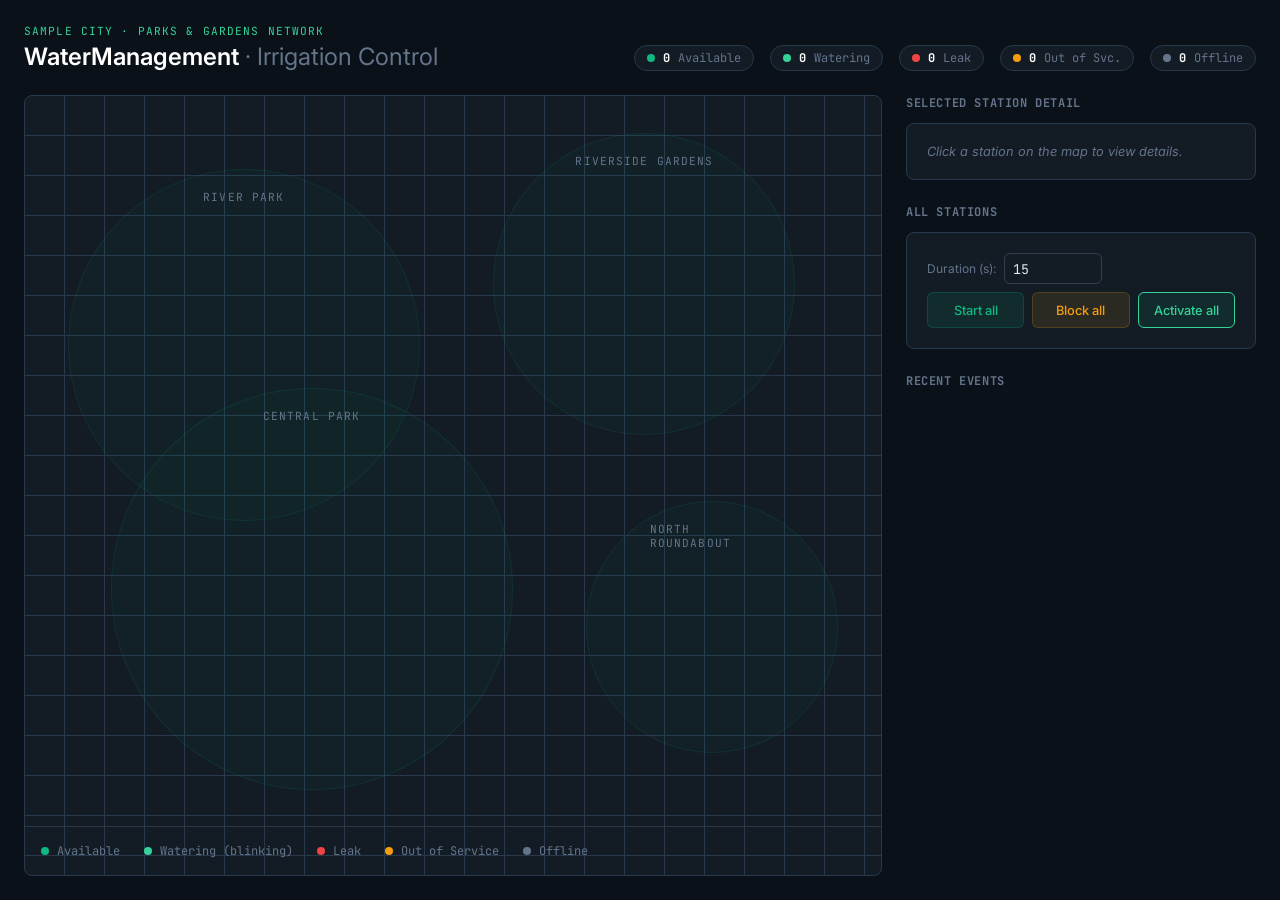
==== CoreSystem/src/main/resources/index.html @ fe8a65d5 "Completar el ciclo de riego y las estrategias de robustez - Ciclo de riego completo: telemetria cada" ====
<!DOCTYPE html>
<html lang="en">
<head>
    <meta charset="UTF-8">
    <meta name="viewport" content="width=device-width, initial-scale=1.0">
    <title>WaterManagement - Irrigation Control</title>
    <link href="https://fonts.googleapis.com/css2?family=Inter:wght@400;500;600;700&family=JetBrains+Mono:wght@400;700&display=swap" rel="stylesheet">
    <style>
        :root {
            --bg-base: #0a1118;
            --bg-panel: #131c25;
            --bg-card: #1c2a38;
            --border-color: #27394b;
            --text-main: #e2e8f0;
            --text-muted: #64748b;
            
            --color-available: #10b981;
            --color-watering: #34d399;
            --color-leak: #ef4444;
            --color-out: #f59e0b;
            --color-offline: #64748b;
        }

        body {
            margin: 0;
            padding: 1.5rem;
            background-color: var(--bg-base);
            color: var(--text-main);
            font-family: 'Inter', sans-serif;
            height: 100vh;
            box-sizing: border-box;
            display: flex;
            flex-direction: column;
            overflow: hidden;
        }

        /* HEADER */
        header {
            display: flex;
            justify-content: space-between;
            align-items: flex-end;
            margin-bottom: 1.5rem;
        }

        .header-left .subtitle {
            color: var(--color-watering);
            font-family: 'JetBrains Mono', monospace;
            font-size: 0.7rem;
            text-transform: uppercase;
            letter-spacing: 0.1em;
            margin-bottom: 0.25rem;
        }

        .header-left h1 {
            margin: 0;
            font-size: 1.5rem;
            font-weight: 600;
            color: white;
        }
        
        .header-left h1 span {
            color: var(--text-muted);
            font-weight: 400;
        }

        .header-right {
            display: flex;
            gap: 1rem;
        }

        .status-pill {
            display: flex;
            align-items: center;
            gap: 0.5rem;
            background: var(--bg-panel);
            border: 1px solid var(--border-color);
            padding: 0.25rem 0.75rem;
            border-radius: 999px;
            font-size: 0.75rem;
            color: var(--text-muted);
            font-family: 'JetBrains Mono', monospace;
        }

        .status-pill .count {
            color: white;
            font-weight: bold;
        }

        .dot {
            width: 8px;
            height: 8px;
            border-radius: 50%;
        }

        /* MAIN LAYOUT */
        main {
            display: grid;
            grid-template-columns: 1fr 350px;
            gap: 1.5rem;
            flex: 1;
            min-height: 0;
        }

        /* MAP AREA */
        .map-container {
            background-color: var(--bg-panel);
            border: 1px solid var(--border-color);
            border-radius: 8px;
            position: relative;
            overflow: hidden;
            background-image: 
                linear-gradient(var(--border-color) 1px, transparent 1px),
                linear-gradient(90deg, var(--border-color) 1px, transparent 1px);
            background-size: 40px 40px;
            background-position: -1px -1px;
            display: flex;
            flex-direction: column;
        }

        .map-area {
            flex: 1;
            position: relative;
        }

        .zone-circle {
            position: absolute;
            background: rgba(16, 185, 129, 0.03);
            border: 1px solid rgba(16, 185, 129, 0.1);
            border-radius: 50%;
        }

        .zone-label {
            position: absolute;
            top: 20px;
            left: 50%;
            transform: translateX(-50%);
            color: var(--text-muted);
            font-family: 'JetBrains Mono', monospace;
            font-size: 0.7rem;
            letter-spacing: 0.1em;
            text-transform: uppercase;
        }

        .station-node {
            position: absolute;
            display: flex;
            align-items: center;
            gap: 0.5rem;
            transform: translate(-50%, -50%);
            cursor: pointer;
            z-index: 10;
        }

        .station-node .dot-container {
            position: relative;
            display: flex;
            justify-content: center;
            align-items: center;
        }

        .station-node .status-text {
            font-family: 'JetBrains Mono', monospace;
            font-size: 0.7rem;
            color: var(--text-muted);
            white-space: nowrap;
        }

        .station-node.selected .status-text {
            color: white;
            font-weight: bold;
        }

        /* Ripple effect for watering */
        .ripple {
            position: absolute;
            border-radius: 50%;
            border: 1px solid var(--color-watering);
            animation: ripple-anim 2s infinite cubic-bezier(0.65, 0, 0.34, 1);
            opacity: 0;
            pointer-events: none;
        }

        .ripple:nth-child(2) { animation-delay: 0.5s; }
        .ripple:nth-child(3) { animation-delay: 1s; }

        @keyframes ripple-anim {
            0% { width: 10px; height: 10px; opacity: 1; }
            100% { width: 40px; height: 40px; opacity: 0; }
        }

        /* Map Legend */
        .map-legend {
            padding: 1rem;
            display: flex;
            gap: 1.5rem;
            border-top: 1px solid var(--border-color);
        }

        .legend-item {
            display: flex;
            align-items: center;
            gap: 0.5rem;
            font-family: 'JetBrains Mono', monospace;
            font-size: 0.75rem;
            color: var(--text-muted);
        }

        /* SIDEBAR */
        .sidebar {
            display: flex;
            flex-direction: column;
            gap: 1.5rem;
            overflow-y: auto;
        }

        .section-title {
            font-family: 'JetBrains Mono', monospace;
            font-size: 0.75rem;
            color: var(--text-muted);
            letter-spacing: 0.05em;
            margin: 0 0 0.75rem 0;
        }

        /* Details Card */
        .details-card {
            background-color: var(--bg-panel);
            border: 1px solid var(--border-color);
            border-radius: 8px;
            padding: 1.25rem;
        }

        .details-header {
            display: flex;
            justify-content: space-between;
            align-items: flex-start;
            margin-bottom: 1.5rem;
        }

        .details-id {
            font-family: 'JetBrains Mono', monospace;
            font-size: 0.75rem;
            color: var(--text-muted);
            margin-bottom: 0.25rem;
        }

        .details-name {
            font-size: 1.25rem;
            font-weight: 600;
            margin: 0;
            color: white;
        }

        .status-badge {
            padding: 0.25rem 0.75rem;
            border-radius: 999px;
            font-size: 0.75rem;
            font-family: 'JetBrains Mono', monospace;
            border: 1px solid transparent;
        }

        .metrics-grid {
            display: grid;
            grid-template-columns: 1fr 1fr;
            gap: 0.5rem;
            margin-bottom: 1.5rem;
        }

        .metric-box {
            background-color: var(--bg-card);
            border-radius: 6px;
            padding: 0.75rem;
        }

        .metric-label {
            font-family: 'JetBrains Mono', monospace;
            font-size: 0.65rem;
            color: var(--text-muted);
            text-transform: uppercase;
            margin-bottom: 0.25rem;
        }

        .metric-value {
            font-size: 1.1rem;
            color: white;
            font-family: 'JetBrains Mono', monospace;
        }

        .sensor-list {
            list-style: none;
            padding: 0;
            margin: 0 0 1.5rem 0;
            font-family: 'JetBrains Mono', monospace;
            font-size: 0.75rem;
            color: var(--text-muted);
        }

        .sensor-list li {
            display: flex;
            align-items: center;
            gap: 0.5rem;
            margin-bottom: 0.5rem;
        }

        .action-buttons {
            display: grid;
            grid-template-columns: 1fr 1fr;
            gap: 0.5rem;
        }

        button {
            padding: 0.6rem;
            border-radius: 6px;
            font-family: 'Inter', sans-serif;
            font-size: 0.8rem;
            font-weight: 500;
            cursor: pointer;
            border: 1px solid transparent;
            display: flex;
            align-items: center;
            justify-content: center;
            gap: 0.5rem;
            transition: all 0.2s;
        }

        .btn-start {
            background: rgba(16, 185, 129, 0.1);
            color: var(--color-available);
            border-color: rgba(16, 185, 129, 0.2);
        }
        
        .btn-start:hover { background: rgba(16, 185, 129, 0.2); }

        .btn-block {
            background: rgba(245, 158, 11, 0.1);
            color: var(--color-out);
            border-color: rgba(245, 158, 11, 0.2);
        }

        .btn-block:hover { background: rgba(245, 158, 11, 0.2); }

        .action-buttons.three { grid-template-columns: 1fr 1fr 1fr; }

        .duration-row {
            display: flex;
            align-items: center;
            gap: 0.5rem;
            margin-bottom: 0.5rem;
            font-size: 0.75rem;
            color: var(--text-muted);
        }

        .duration-row input {
            width: 5rem;
            padding: 0.35rem 0.5rem;
            border-radius: 6px;
            border: 1px solid rgba(100, 116, 139, 0.4);
            background: transparent;
            color: var(--text-main);
            font-family: 'JetBrains Mono', monospace;
        }

        .operator-line {
            font-size: 0.8rem;
            margin-bottom: 0.75rem;
            color: var(--text-muted);
        }

        .operator-line strong { color: var(--color-watering); }

        /* Watering stations blink (green) */
        @keyframes blink-anim {
            0%, 100% { opacity: 1; }
            50% { opacity: 0.25; }
        }
        .station-node .color-REGANDO,
        .status-badge.border-REGANDO { animation: blink-anim 1s infinite; }

        /* Logs List */
        .logs-list {
            display: flex;
            flex-direction: column;
            gap: 1rem;
        }

        .log-item {
            display: flex;
            gap: 0.75rem;
        }

        .log-content {
            font-family: 'JetBrains Mono', monospace;
            font-size: 0.75rem;
        }

        .log-message {
            color: var(--text-main);
            margin-bottom: 0.25rem;
        }

        .log-message span {
            color: var(--text-muted);
        }

        .log-time {
            color: var(--text-muted);
            font-size: 0.65rem;
        }

        /* Color Classes */
        .color-DISPONIBLE { background-color: var(--color-available); }
        .color-REGANDO { background-color: var(--color-watering); }
        .color-FUGA { background-color: var(--color-leak); }
        .color-FUERA_SERVICIO { background-color: var(--color-out); }
        .color-DESCONECTADA { background-color: var(--color-offline); }

        .border-DISPONIBLE { border-color: rgba(16, 185, 129, 0.5); color: var(--color-available); }
        .border-REGANDO { border-color: rgba(52, 211, 153, 0.5); color: var(--color-watering); }
        .border-FUGA { border-color: rgba(239, 68, 68, 0.5); color: var(--color-leak); }
        .border-FUERA_SERVICIO { border-color: rgba(245, 158, 11, 0.5); color: var(--color-out); }
        .border-DESCONECTADA { border-color: rgba(100, 116, 139, 0.5); color: var(--color-offline); }

    </style>
</head>
<body>

    <header>
        <div class="header-left">
            <div class="subtitle">Sample City &middot; Parks & Gardens Network</div>
            <h1>WaterManagement <span>&middot; Irrigation Control</span></h1>
        </div>
        <div class="header-right">
            <div class="status-pill"><div class="dot color-DISPONIBLE"></div><span class="count" id="count-disp">0</span> Available</div>
            <div class="status-pill"><div class="dot color-REGANDO"></div><span class="count" id="count-reg">0</span> Watering</div>
            <div class="status-pill"><div class="dot color-FUGA"></div><span class="count" id="count-fuga">0</span> Leak</div>
            <div class="status-pill"><div class="dot color-FUERA_SERVICIO"></div><span class="count" id="count-out">0</span> Out of Svc.</div>
            <div class="status-pill"><div class="dot color-DESCONECTADA"></div><span class="count" id="count-desc">0</span> Offline</div>
        </div>
    </header>

    <main>
        <!-- Map Area -->
        <div class="map-container">
            <div class="map-area" id="map-area">
                <!-- Static Background Zones -->
                <div class="zone-circle" style="width: 350px; height: 350px; top: 10%; left: 5%;">
                    <div class="zone-label">River Park</div>
                </div>
                <div class="zone-circle" style="width: 300px; height: 300px; top: 5%; right: 10%;">
                    <div class="zone-label">Riverside Gardens</div>
                </div>
                <div class="zone-circle" style="width: 400px; height: 400px; bottom: 5%; left: 10%;">
                    <div class="zone-label">Central Park</div>
                </div>
                <div class="zone-circle" style="width: 250px; height: 250px; bottom: 10%; right: 5%;">
                    <div class="zone-label">North Roundabout</div>
                </div>
            </div>
            
            <div class="map-legend">
                <div class="legend-item"><div class="dot color-DISPONIBLE"></div> Available</div>
                <div class="legend-item"><div class="dot color-REGANDO"></div> Watering (blinking)</div>
                <div class="legend-item"><div class="dot color-FUGA"></div> Leak</div>
                <div class="legend-item"><div class="dot color-FUERA_SERVICIO"></div> Out of Service</div>
                <div class="legend-item"><div class="dot color-DESCONECTADA"></div> Offline</div>
            </div>
        </div>

        <!-- Sidebar -->
        <div class="sidebar">
            <div>
                <h3 class="section-title">SELECTED STATION DETAIL</h3>
                <div class="details-card" id="details-panel">
                    <div style="color: var(--text-muted); font-style: italic; font-size: 0.8rem;">Click a station on the map to view details.</div>
                </div>
            </div>

            <div>
                <h3 class="section-title">ALL STATIONS</h3>
                <div class="details-card">
                    <div class="duration-row">
                        Duration (s): <input type="number" id="dur-all" min="1" max="3600" value="15">
                    </div>
                    <div class="action-buttons three">
                        <button class="btn-start" onclick="sendAction('ALL', 'START', 'dur-all')">Start all</button>
                        <button class="btn-block" onclick="sendAction('ALL', 'BLOCK')">Block all</button>
                        <button class="btn-start" style="border-color: #34d399; color: #34d399;" onclick="sendAction('ALL', 'ACTIVATE')">Activate all</button>
                    </div>
                </div>
            </div>

            <div>
                <h3 class="section-title">RECENT EVENTS</h3>
                <div class="logs-list" id="logs-container">
                    <!-- Logs go here -->
                </div>
            </div>
        </div>
    </main>

    <script>
        const mapArea = document.getElementById('map-area');
        const logsContainer = document.getElementById('logs-container');
        const detailsPanel = document.getElementById('details-panel');
        
        let stationsData = {};
        let selectedStation = null;

        // Pseudo-random fixed positions for nodes based on ID so they don't jump around
        function getPositionForId(id) {
            let hash = 0;
            for (let i = 0; i < id.length; i++) hash = id.charCodeAt(i) + ((hash << 5) - hash);
            // Zones: 0: TopLeft, 1: TopRight, 2: BottomLeft, 3: BottomRight
            const zone = Math.abs(hash) % 4;
            
            let top, left;
            const r1 = (Math.abs(hash * 31) % 40) + 20; // 20-60%
            const r2 = (Math.abs(hash * 17) % 40) + 20;
            
            if (zone === 0) { top = r1; left = r2; }
            else if (zone === 1) { top = r1; left = 50 + r2; }
            else if (zone === 2) { top = 50 + r1; left = r2; }
            else { top = 50 + r1; left = 50 + r2; }
            
            return { top: top + '%', left: left + '%' };
        }

        // SSE Connection
        const eventSource = new EventSource('/events');

        eventSource.addEventListener('ESTADO_INICIAL', e => updateMap(JSON.parse(e.data)));
        eventSource.addEventListener('ESTADO_ACTUALIZADO', e => updateMap(JSON.parse(e.data)));
        eventSource.addEventListener('TELEMETRIA', e => {
            const t = JSON.parse(e.data);
            if (stationsData[t.id]) {
                stationsData[t.id].caudal = t.caudal;
                stationsData[t.id].volumen = t.volumen;
                if (selectedStation === t.id) updateDetailsPanel(stationsData[t.id]);
            }
        });
        eventSource.addEventListener('NUEVO_LOG', e => {
            const data = JSON.parse(e.data);
            addLog(data.mensaje);
        });

        function updateMap(data) {
            const counts = { DISPONIBLE:0, REGANDO:0, FUGA:0, FUERA_SERVICIO:0, DESCONECTADA:0 };
            
            data.forEach(ws => {
                stationsData[ws.id] = ws;
                if(counts[ws.estado] !== undefined) counts[ws.estado]++;
                
                let node = document.getElementById(`node-${ws.id}`);
                if (!node) {
                    node = document.createElement('div');
                    node.id = `node-${ws.id}`;
                    node.className = 'station-node';
                    const pos = getPositionForId(ws.id);
                    node.style.top = pos.top;
                    node.style.left = pos.left;
                    node.onclick = () => selectStation(ws.id);
                    mapArea.appendChild(node);
                }

                // Render Node content
                let statusSuffix = "";
                let ripples = "";
                if (ws.estado === "REGANDO") {
                    statusSuffix = " • watering";
                    ripples = `<div class="ripple"></div><div class="ripple"></div><div class="ripple"></div>`;
                } else if (ws.estado === "FUGA") {
                    statusSuffix = " • leak!";
                } else if (ws.estado === "FUERA_SERVICIO") {
                    statusSuffix = " • Fuera de Servicio";
                }

                node.innerHTML = `
                    <div class="dot-container">
                        ${ripples}
                        <div class="dot color-${ws.estado}"></div>
                    </div>
                    <div class="status-text">${ws.id}${statusSuffix}</div>
                `;
            });

            // Update Header Counts
            document.getElementById('count-disp').innerText = counts.DISPONIBLE;
            document.getElementById('count-reg').innerText = counts.REGANDO;
            document.getElementById('count-fuga').innerText = counts.FUGA;
            document.getElementById('count-out').innerText = counts.FUERA_SERVICIO;
            document.getElementById('count-desc').innerText = counts.DESCONECTADA;

            if (selectedStation && stationsData[selectedStation]) {
                updateDetailsPanel(stationsData[selectedStation]);
            }
        }

        function selectStation(id) {
            // Remove previous selection highlight
            if (selectedStation) {
                const prev = document.getElementById(`node-${selectedStation}`);
                if(prev) prev.classList.remove('selected');
            }
            
            selectedStation = id;
            const current = document.getElementById(`node-${id}`);
            if(current) current.classList.add('selected');

            updateDetailsPanel(stationsData[id]);
        }

        function updateDetailsPanel(ws) {
            // Keep the duration typed by the user when the panel re-renders
            const durInput = document.getElementById('dur-one');
            const prevDur = (durInput && durInput.value) ? durInput.value : 15;

            const statusNames = {
                'DISPONIBLE': 'Available',
                'REGANDO': 'Watering',
                'FUGA': 'Leak',
                'FUERA_SERVICIO': 'Out of Svc.',
                'DESCONECTADA': 'Offline'
            };

            detailsPanel.innerHTML = `
                <div class="details-header">
                    <div>
                        <div class="details-id">${ws.id}</div>
                        <h2 class="details-name">${ws.location === 'Desconocida' ? 'Unmapped Zone' : ws.location}</h2>
                    </div>
                    <div class="status-badge border-${ws.estado}">${statusNames[ws.estado]}</div>
                </div>

                ${ws.estado === 'REGANDO'
                    ? `<div class="operator-line">Activated by operator: <strong>${ws.operario}</strong></div>`
                    : ''}

                <div class="metrics-grid">
                    <div class="metric-box">
                        <div class="metric-label">CURRENT FLOW</div>
                        <div class="metric-value">${ws.caudal} L/min</div>
                    </div>
                    <div class="metric-box">
                        <div class="metric-label">TOTAL VOLUME</div>
                        <div class="metric-value">${ws.volumen} L</div>
                    </div>
                </div>

                <ul class="sensor-list">
                    <li><div class="dot color-${ws.estado === 'FUGA' ? 'FUGA' : 'DISPONIBLE'}"></div> Flow meter: ${ws.estado === 'FUGA' ? 'anomaly' : 'operational'}</li>
                    <li><div class="dot color-${ws.estado === 'FUGA' ? 'FUGA' : 'DISPONIBLE'}"></div> Leak detector: ${ws.estado === 'FUGA' ? 'alert triggered' : 'no issues'}</li>
                    <li><div class="dot color-${ws.estado === 'DESCONECTADA' ? 'DESCONECTADA' : 'DISPONIBLE'}"></div> Connection: ${ws.estado === 'DESCONECTADA' ? 'lost' : 'active'}</li>
                </ul>

                ${ws.estado === 'DISPONIBLE'
                    ? `<div class="duration-row">Duration (s): <input type="number" id="dur-one" min="1" max="3600" value="${prevDur}"></div>`
                    : ''}

                <div class="action-buttons">
                    ${ws.estado === 'DISPONIBLE'
                        ? `<button class="btn-start" onclick="sendAction('${ws.id}', 'START', 'dur-one')"><div class="dot color-DISPONIBLE"></div> Start watering</button>`
                        : ''}
                    
                    ${ws.estado === 'FUERA_SERVICIO'
                        ? `<button class="btn-start" style="border-color: #34d399; color: #34d399;" onclick="sendAction('${ws.id}', 'ACTIVATE')"><div class="dot color-DISPONIBLE"></div> Reactivate WS</button>`
                        : `<button class="btn-block" onclick="sendAction('${ws.id}', 'BLOCK')"><div class="dot color-FUERA_SERVICIO"></div> Block WS</button>`}
                </div>
            `;
        }

        function sendAction(id, action, durInputId) {
            let url = '/api/action?ws=' + encodeURIComponent(id) + '&action=' + action;
            if (durInputId) {
                const input = document.getElementById(durInputId);
                if (input && input.value) url += '&dur=' + encodeURIComponent(input.value);
            }
            fetch(url)
                .then(r => r.text())
                .then(res => {
                    if (res !== 'OK') console.error('Action failed:', res);
                });
        }

        function addLog(msg) {
            const el = document.createElement('div');
            el.className = 'log-item';
            
            let colorClass = 'color-DISPONIBLE';
            if (msg.includes("FUGA") || msg.includes("ALERTA") || msg.includes("DENEGADA")) colorClass = 'color-FUGA';
            else if (msg.includes("REGANDO") || msg.includes("Autorizado")) colorClass = 'color-REGANDO';
            
            // Clean timestamp from java backend log: [17:23:45] Message...
            let time = "Just now";
            let cleanMsg = msg;
            const match = msg.match(/^\[(.*?)\] (.*)/);
            if (match) {
                time = match[1];
                cleanMsg = match[2];
            }

            el.innerHTML = `
                <div style="margin-top: 4px;"><div class="dot ${colorClass}"></div></div>
                <div class="log-content">
                    <div class="log-message">${cleanMsg}</div>
                    <div class="log-time">${time}</div>
                </div>
            `;
            
            logsContainer.prepend(el);
            if (logsContainer.children.length > 20) {
                logsContainer.removeChild(logsContainer.lastChild);
            }
        }
    </script>
</body>
</html>
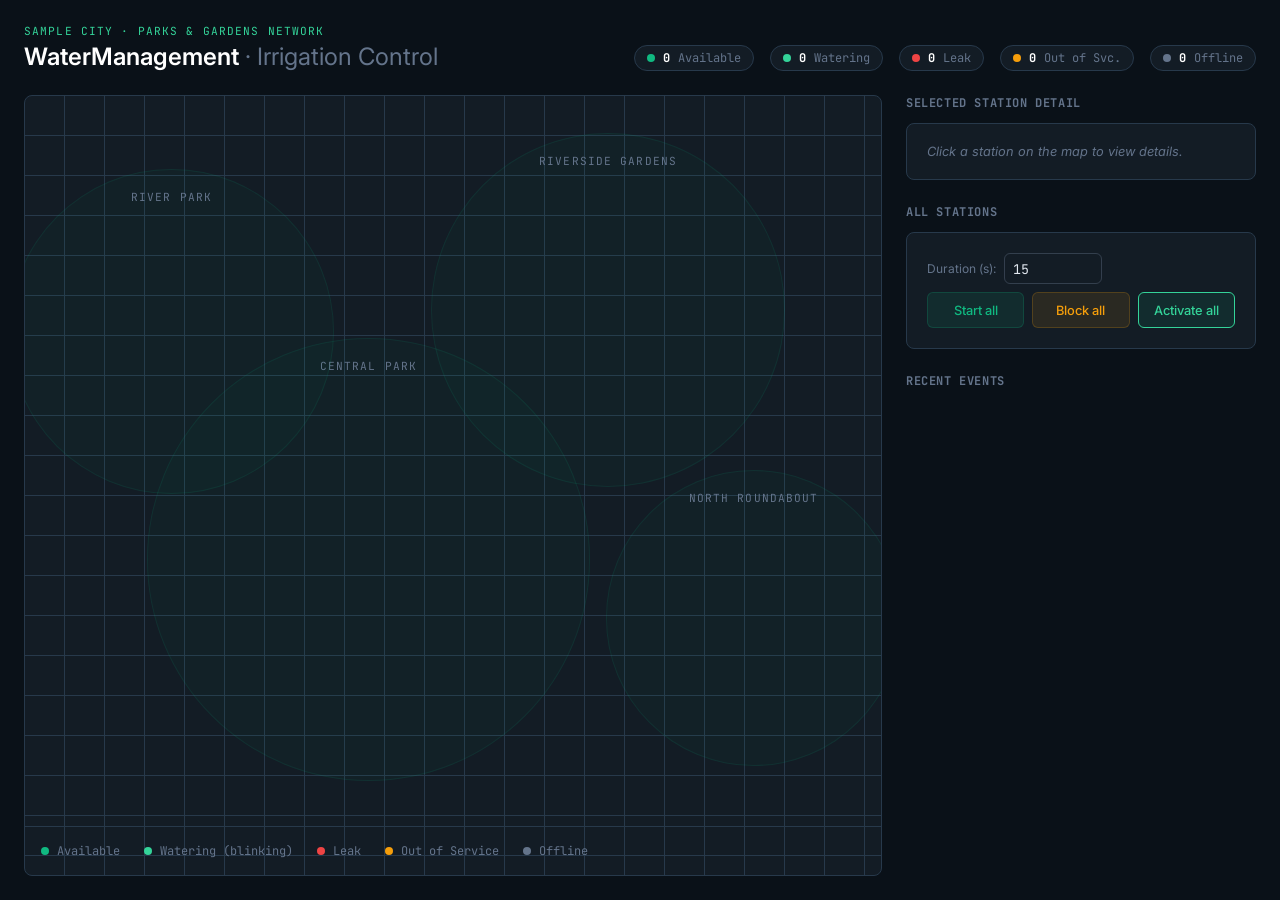
==== commit 83f456ce: "mejora de la web de la central" ====
--- a/CoreSystem/src/main/resources/index.html
+++ b/CoreSystem/src/main/resources/index.html
@@ -129,6 +129,11 @@
             border-radius: 50%;
         }
 
+        .zone-circle.has-stations {
+            background: rgba(16, 185, 129, 0.06);
+            border-color: rgba(16, 185, 129, 0.25);
+        }
+
         .zone-label {
             position: absolute;
             top: 20px;
@@ -441,19 +446,7 @@
         <!-- Map Area -->
         <div class="map-container">
             <div class="map-area" id="map-area">
-                <!-- Static Background Zones -->
-                <div class="zone-circle" style="width: 350px; height: 350px; top: 10%; left: 5%;">
-                    <div class="zone-label">River Park</div>
-                </div>
-                <div class="zone-circle" style="width: 300px; height: 300px; top: 5%; right: 10%;">
-                    <div class="zone-label">Riverside Gardens</div>
-                </div>
-                <div class="zone-circle" style="width: 400px; height: 400px; bottom: 5%; left: 10%;">
-                    <div class="zone-label">Central Park</div>
-                </div>
-                <div class="zone-circle" style="width: 250px; height: 250px; bottom: 10%; right: 5%;">
-                    <div class="zone-label">North Roundabout</div>
-                </div>
+                <!-- Zones and stations are drawn by layoutMap() -->
             </div>
             
             <div class="map-legend">
@@ -505,24 +498,103 @@
         let stationsData = {};
         let selectedStation = null;
 
-        // Pseudo-random fixed positions for nodes based on ID so they don't jump around
-        function getPositionForId(id) {
-            let hash = 0;
-            for (let i = 0; i < id.length; i++) hash = id.charCodeAt(i) + ((hash << 5) - hash);
-            // Zones: 0: TopLeft, 1: TopRight, 2: BottomLeft, 3: BottomRight
-            const zone = Math.abs(hash) % 4;
-            
-            let top, left;
-            const r1 = (Math.abs(hash * 31) % 40) + 20; // 20-60%
-            const r2 = (Math.abs(hash * 17) % 40) + 20;
-            
-            if (zone === 0) { top = r1; left = r2; }
-            else if (zone === 1) { top = r1; left = 50 + r2; }
-            else if (zone === 2) { top = 50 + r1; left = r2; }
-            else { top = 50 + r1; left = 50 + r2; }
-            
-            return { top: top + '%', left: left + '%' };
-        }
+        // ---------------------------------------------------------------- CITY MAP
+        // Known zones of the city. cx/cy: centre as a fraction of the map width/height.
+        // r: radius as a fraction of the smaller map side. aliases: accepted location names
+        // (compared without accents, case or spaces), in English and Spanish.
+        const ZONES = [
+            { key: 'river-park',        name: 'River Park',        cx: 0.17, cy: 0.32, r: 0.22,
+              aliases: ['river park', 'parque del rio', 'parque rio'] },
+            { key: 'central-park',      name: 'Central Park',      cx: 0.40, cy: 0.63, r: 0.30,
+              aliases: ['central park', 'parque central'] },
+            { key: 'riverside-gardens', name: 'Riverside Gardens', cx: 0.68, cy: 0.29, r: 0.24,
+              aliases: ['riverside gardens', 'jardines del rio', 'jardines rio', 'jardines de la ribera'] },
+            { key: 'north-roundabout',  name: 'North Roundabout',  cx: 0.85, cy: 0.71, r: 0.20,
+              aliases: ['north roundabout', 'rotonda norte'] }
+        ];
+
+        // Free spots for locations that are not one of the known zones
+        const EXTRA_SLOTS = [
+            { cx: 0.12, cy: 0.82 }, { cx: 0.60, cy: 0.88 }, { cx: 0.40, cy: 0.15 }, { cx: 0.92, cy: 0.20 }
+        ];
+        const EXTRA_RADIUS = 0.13;
+        const extraZones = {};   // normalized location -> zone
+
+        function normalize(text) {
+            return (text || '').normalize('NFD').replace(/[̀-ͯ]/g, '')
+                .toLowerCase().replace(/[^a-z0-9]/g, '');
+        }
+
+        // Normalized alias -> zone
+        const ZONE_BY_ALIAS = {};
+        ZONES.forEach(z => z.aliases.forEach(a => ZONE_BY_ALIAS[normalize(a)] = z));
+
+        function zoneForLocation(location) {
+            const loc = normalize(location);
+            if (ZONE_BY_ALIAS[loc]) return ZONE_BY_ALIAS[loc];
+            // "Central Park - Sector B" also matches Central Park
+            for (const alias in ZONE_BY_ALIAS) {
+                if (alias && loc.includes(alias)) return ZONE_BY_ALIAS[alias];
+            }
+            // Unknown location: it gets its own zone in the next free spot
+            const key = loc || 'unassigned';
+            if (!extraZones[key]) {
+                const i = Object.keys(extraZones).length;
+                const slot = EXTRA_SLOTS[i % EXTRA_SLOTS.length];
+                const label = (!loc || ['sinubicacion', 'desconocida'].includes(loc)) ? 'Unassigned' : location;
+                extraZones[key] = { key: 'extra-' + i, name: label, cx: slot.cx, cy: slot.cy, r: EXTRA_RADIUS };
+            }
+            return extraZones[key];
+        }
+
+        // Draws the zones and places every station inside the zone of its location
+        function layoutMap() {
+            const W = mapArea.clientWidth, H = mapArea.clientHeight;
+            if (!W || !H) return;
+            const side = Math.min(W, H);
+
+            // Group stations by zone (sorted by id so positions are stable)
+            const groups = {};
+            Object.values(stationsData).sort((a, b) => a.id.localeCompare(b.id)).forEach(ws => {
+                const z = zoneForLocation(ws.location);
+                (groups[z.key] = groups[z.key] || { zone: z, stations: [] }).stations.push(ws);
+            });
+
+            // Zone circles: the known ones always, extra ones only when they have stations
+            const zonesToDraw = ZONES.concat(Object.values(extraZones).filter(z => groups[z.key]));
+            zonesToDraw.forEach(z => {
+                let circle = document.getElementById('zone-' + z.key);
+                if (!circle) {
+                    circle = document.createElement('div');
+                    circle.id = 'zone-' + z.key;
+                    circle.className = 'zone-circle';
+                    circle.innerHTML = '<div class="zone-label"></div>';
+                    mapArea.prepend(circle);
+                }
+                circle.querySelector('.zone-label').textContent = z.name;
+                const R = z.r * side;
+                circle.style.width = circle.style.height = (2 * R) + 'px';
+                circle.style.left = (z.cx * W - R) + 'px';
+                circle.style.top = (z.cy * H - R) + 'px';
+                circle.classList.toggle('has-stations', !!groups[z.key]);
+            });
+
+            // Stations: one in the centre, several spread on a ring inside the zone
+            Object.values(groups).forEach(({ zone, stations }) => {
+                const R = zone.r * side;
+                const ring = stations.length === 1 ? 0 : R * 0.5;
+                stations.forEach((ws, i) => {
+                    const node = document.getElementById(`node-${ws.id}`);
+                    if (!node) return;
+                    const angle = -Math.PI / 2 + (2 * Math.PI * i) / stations.length;
+                    node.style.left = (zone.cx * W + ring * Math.cos(angle)) + 'px';
+                    node.style.top = (zone.cy * H + R * 0.1 + ring * Math.sin(angle)) + 'px';
+                });
+            });
+        }
+
+        window.addEventListener('resize', layoutMap);
+        layoutMap();
 
         // SSE Connection
         const eventSource = new EventSource('/events');
@@ -554,9 +626,6 @@
                     node = document.createElement('div');
                     node.id = `node-${ws.id}`;
                     node.className = 'station-node';
-                    const pos = getPositionForId(ws.id);
-                    node.style.top = pos.top;
-                    node.style.left = pos.left;
                     node.onclick = () => selectStation(ws.id);
                     mapArea.appendChild(node);
                 }
@@ -581,6 +650,8 @@
                     <div class="status-text">${ws.id}${statusSuffix}</div>
                 `;
             });
+
+            layoutMap();
 
             // Update Header Counts
             document.getElementById('count-disp').innerText = counts.DISPONIBLE;
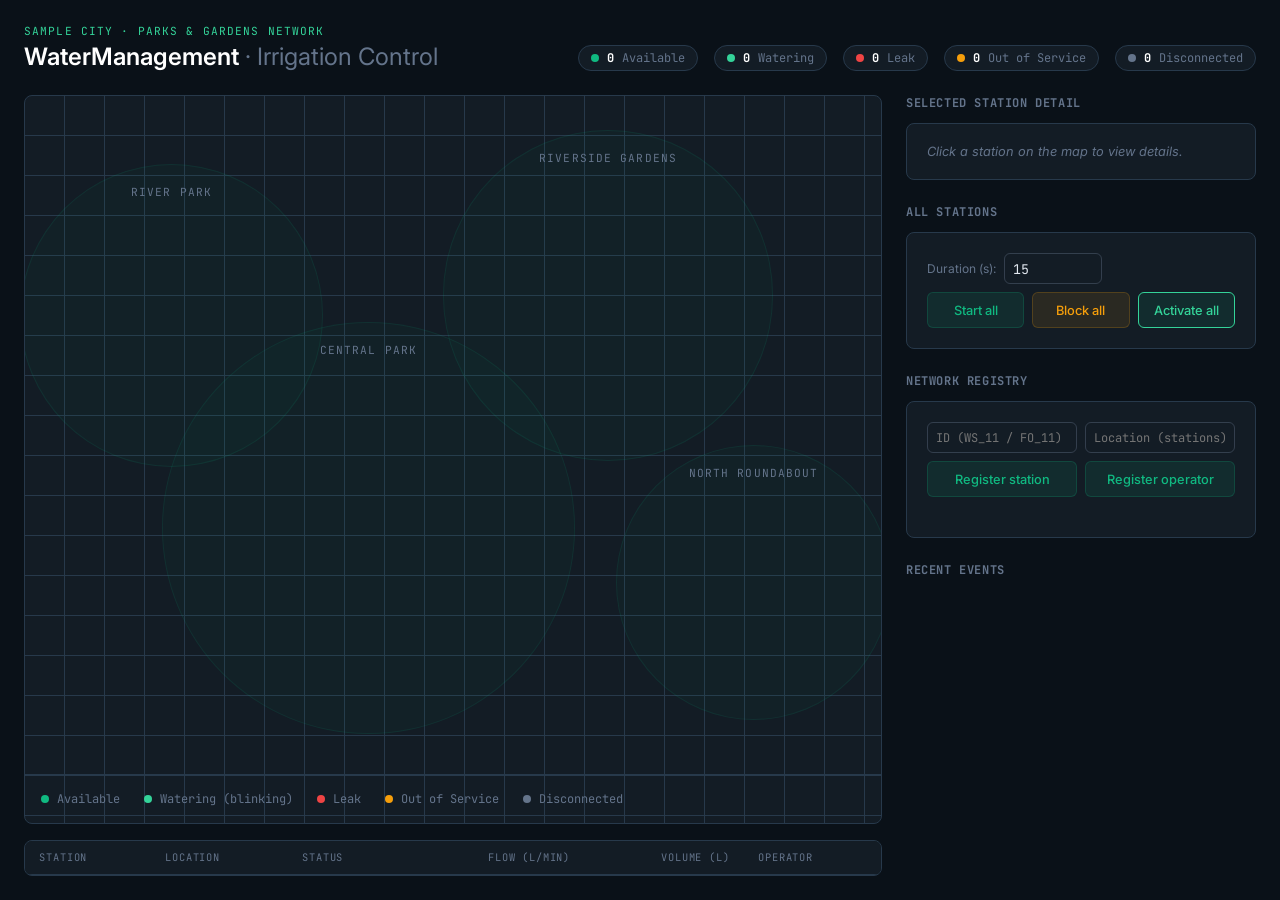
==== commit 66834787: "arreglar los puntos necesarios para cumplir los requisitos de la guia de correccion" ====
--- a/CoreSystem/src/main/resources/index.html
+++ b/CoreSystem/src/main/resources/index.html
@@ -101,6 +101,91 @@
             min-height: 0;
         }
 
+        /* LEFT COLUMN: map + stations table */
+        .left-col {
+            display: flex;
+            flex-direction: column;
+            gap: 1rem;
+            min-height: 0;
+        }
+
+        .left-col .map-container { flex: 1; min-height: 0; }
+
+        .table-card {
+            background-color: var(--bg-panel);
+            border: 1px solid var(--border-color);
+            border-radius: 8px;
+            max-height: 32vh;
+            overflow: auto;
+        }
+
+        .stations-table {
+            width: 100%;
+            border-collapse: collapse;
+            font-family: 'JetBrains Mono', monospace;
+            font-size: 0.75rem;
+        }
+
+        .stations-table th {
+            position: sticky;
+            top: 0;
+            background: var(--bg-panel);
+            color: var(--text-muted);
+            text-align: left;
+            font-weight: 400;
+            letter-spacing: 0.08em;
+            text-transform: uppercase;
+            font-size: 0.65rem;
+            padding: 0.6rem 0.9rem;
+            border-bottom: 1px solid var(--border-color);
+        }
+
+        .stations-table td {
+            padding: 0.45rem 0.9rem;
+            border-bottom: 1px solid rgba(39, 57, 75, 0.5);
+            white-space: nowrap;
+        }
+
+        .stations-table tr { cursor: pointer; }
+        .stations-table tbody tr:hover { background: rgba(255, 255, 255, 0.03); }
+        .stations-table tr.selected { background: rgba(16, 185, 129, 0.08); }
+        .stations-table td.num { text-align: right; }
+        .stations-table th.num { text-align: right; }
+
+        .state-pill {
+            display: inline-flex;
+            align-items: center;
+            gap: 0.4rem;
+            padding: 0.15rem 0.55rem;
+            border-radius: 999px;
+            border: 1px solid;
+            font-size: 0.7rem;
+        }
+
+        .admin-row {
+            display: grid;
+            grid-template-columns: 1fr 1fr;
+            gap: 0.5rem;
+            margin-bottom: 0.5rem;
+        }
+
+        .admin-row input {
+            min-width: 0;
+            padding: 0.4rem 0.5rem;
+            border-radius: 6px;
+            border: 1px solid rgba(100, 116, 139, 0.4);
+            background: transparent;
+            color: var(--text-main);
+            font-family: 'JetBrains Mono', monospace;
+            font-size: 0.75rem;
+        }
+
+        .admin-result {
+            margin-top: 0.5rem;
+            font-size: 0.75rem;
+            min-height: 1em;
+        }
+
         /* MAP AREA */
         .map-container {
             background-color: var(--bg-panel);
@@ -437,25 +522,44 @@
             <div class="status-pill"><div class="dot color-DISPONIBLE"></div><span class="count" id="count-disp">0</span> Available</div>
             <div class="status-pill"><div class="dot color-REGANDO"></div><span class="count" id="count-reg">0</span> Watering</div>
             <div class="status-pill"><div class="dot color-FUGA"></div><span class="count" id="count-fuga">0</span> Leak</div>
-            <div class="status-pill"><div class="dot color-FUERA_SERVICIO"></div><span class="count" id="count-out">0</span> Out of Svc.</div>
-            <div class="status-pill"><div class="dot color-DESCONECTADA"></div><span class="count" id="count-desc">0</span> Offline</div>
+            <div class="status-pill"><div class="dot color-FUERA_SERVICIO"></div><span class="count" id="count-out">0</span> Out of Service</div>
+            <div class="status-pill"><div class="dot color-DESCONECTADA"></div><span class="count" id="count-desc">0</span> Disconnected</div>
         </div>
     </header>
 
     <main>
+        <div class="left-col">
         <!-- Map Area -->
         <div class="map-container">
             <div class="map-area" id="map-area">
                 <!-- Zones and stations are drawn by layoutMap() -->
             </div>
-            
+
             <div class="map-legend">
                 <div class="legend-item"><div class="dot color-DISPONIBLE"></div> Available</div>
                 <div class="legend-item"><div class="dot color-REGANDO"></div> Watering (blinking)</div>
                 <div class="legend-item"><div class="dot color-FUGA"></div> Leak</div>
                 <div class="legend-item"><div class="dot color-FUERA_SERVICIO"></div> Out of Service</div>
-                <div class="legend-item"><div class="dot color-DESCONECTADA"></div> Offline</div>
+                <div class="legend-item"><div class="dot color-DESCONECTADA"></div> Disconnected</div>
             </div>
+        </div>
+
+        <!-- All stations at a glance -->
+        <div class="table-card">
+            <table class="stations-table">
+                <thead>
+                    <tr>
+                        <th>Station</th>
+                        <th>Location</th>
+                        <th>Status</th>
+                        <th class="num">Flow (L/min)</th>
+                        <th class="num">Volume (L)</th>
+                        <th>Operator</th>
+                    </tr>
+                </thead>
+                <tbody id="stations-tbody"></tbody>
+            </table>
+        </div>
         </div>
 
         <!-- Sidebar -->
@@ -478,6 +582,21 @@
                         <button class="btn-block" onclick="sendAction('ALL', 'BLOCK')">Block all</button>
                         <button class="btn-start" style="border-color: #34d399; color: #34d399;" onclick="sendAction('ALL', 'ACTIVATE')">Activate all</button>
                     </div>
+                </div>
+            </div>
+
+            <div>
+                <h3 class="section-title">NETWORK REGISTRY</h3>
+                <div class="details-card">
+                    <div class="admin-row">
+                        <input type="text" id="alta-id" placeholder="ID (WS_11 / FO_11)">
+                        <input type="text" id="alta-loc" placeholder="Location (stations)">
+                    </div>
+                    <div class="action-buttons">
+                        <button class="btn-start" onclick="sendAlta('ws')">Register station</button>
+                        <button class="btn-start" onclick="sendAlta('op')">Register operator</button>
+                    </div>
+                    <div class="admin-result" id="alta-result"></div>
                 </div>
             </div>
 
@@ -579,16 +698,16 @@
                 circle.classList.toggle('has-stations', !!groups[z.key]);
             });
 
-            // Stations: one in the centre, several spread on a ring inside the zone
+            // Stations: stacked in a column at the centre of their zone (labels never overlap)
+            const ROW = 22;
             Object.values(groups).forEach(({ zone, stations }) => {
                 const R = zone.r * side;
-                const ring = stations.length === 1 ? 0 : R * 0.5;
+                const n = stations.length;
                 stations.forEach((ws, i) => {
                     const node = document.getElementById(`node-${ws.id}`);
                     if (!node) return;
-                    const angle = -Math.PI / 2 + (2 * Math.PI * i) / stations.length;
-                    node.style.left = (zone.cx * W + ring * Math.cos(angle)) + 'px';
-                    node.style.top = (zone.cy * H + R * 0.1 + ring * Math.sin(angle)) + 'px';
+                    node.style.left = (zone.cx * W) + 'px';
+                    node.style.top = (zone.cy * H + R * 0.1 + (i - (n - 1) / 2) * ROW) + 'px';
                 });
             });
         }
@@ -606,9 +725,90 @@
             if (stationsData[t.id]) {
                 stationsData[t.id].caudal = t.caudal;
                 stationsData[t.id].volumen = t.volumen;
+                renderNode(stationsData[t.id]);
+                renderTable();
                 if (selectedStation === t.id) updateDetailsPanel(stationsData[t.id]);
             }
         });
+
+        const STATUS_NAMES = {
+            'DISPONIBLE': 'Available',
+            'REGANDO': 'Watering',
+            'FUGA': 'Leak',
+            'FUERA_SERVICIO': 'Out of Service',
+            'DESCONECTADA': 'Disconnected'
+        };
+
+        function escapeHtml(s) {
+            return String(s ?? '').replace(/[&<>"']/g, c => ({'&':'&amp;','<':'&lt;','>':'&gt;','"':'&quot;',"'":'&#39;'}[c]));
+        }
+
+        // Map marker of a station: label with live flow, volume and operator while watering
+        function renderNode(ws) {
+            let node = document.getElementById(`node-${ws.id}`);
+            if (!node) {
+                node = document.createElement('div');
+                node.id = `node-${ws.id}`;
+                node.className = 'station-node';
+                node.onclick = () => selectStation(ws.id);
+                mapArea.appendChild(node);
+            }
+
+            let statusSuffix = "";
+            let ripples = "";
+            if (ws.estado === "REGANDO") {
+                statusSuffix = ` • ${ws.caudal} L/min • ${ws.volumen} L • ${escapeHtml(ws.operario)}`;
+                ripples = `<div class="ripple"></div><div class="ripple"></div><div class="ripple"></div>`;
+            } else if (ws.estado === "FUGA") {
+                statusSuffix = " • Leak!";
+            } else if (ws.estado === "FUERA_SERVICIO") {
+                statusSuffix = " • Out of Service";
+            } else if (ws.estado === "DESCONECTADA") {
+                statusSuffix = " • Disconnected";
+            }
+
+            node.innerHTML = `
+                <div class="dot-container">
+                    ${ripples}
+                    <div class="dot color-${ws.estado}"></div>
+                </div>
+                <div class="status-text">${escapeHtml(ws.id)}${statusSuffix}</div>
+            `;
+        }
+
+        // Table with every station: ID, location, status, water supplied and operator
+        function renderTable() {
+            const tbody = document.getElementById('stations-tbody');
+            const rows = Object.values(stationsData).sort((a, b) => a.id.localeCompare(b.id));
+            tbody.innerHTML = rows.map(ws => {
+                const watering = ws.estado === 'REGANDO';
+                return `
+                <tr class="${ws.id === selectedStation ? 'selected' : ''}" onclick="selectStation('${escapeHtml(ws.id)}')">
+                    <td><strong>${escapeHtml(ws.id)}</strong></td>
+                    <td>${escapeHtml(ws.location)}</td>
+                    <td><span class="state-pill border-${ws.estado}"><span class="dot color-${ws.estado}"></span>${STATUS_NAMES[ws.estado] || ws.estado}</span></td>
+                    <td class="num">${watering ? ws.caudal : '-'}</td>
+                    <td class="num">${watering || parseFloat(ws.volumen) > 0 ? ws.volumen : '-'}</td>
+                    <td>${watering ? escapeHtml(ws.operario) : '-'}</td>
+                </tr>`;
+            }).join('');
+        }
+
+        function sendAlta(tipo) {
+            const id = document.getElementById('alta-id').value.trim();
+            const loc = document.getElementById('alta-loc').value.trim();
+            const out = document.getElementById('alta-result');
+            if (!id) { out.style.color = 'var(--color-leak)'; out.textContent = 'Enter an ID'; return; }
+            fetch('/api/alta?tipo=' + tipo + '&id=' + encodeURIComponent(id) + '&loc=' + encodeURIComponent(loc))
+                .then(r => r.text())
+                .then(res => {
+                    const ok = res === 'OK';
+                    out.style.color = ok ? 'var(--color-available)' : 'var(--color-leak)';
+                    out.textContent = ok ? (tipo === 'ws' ? `Station ${id} registered` : `Operator ${id} registered`) : res;
+                    if (ok) { document.getElementById('alta-id').value = ''; document.getElementById('alta-loc').value = ''; }
+                })
+                .catch(() => { out.style.color = 'var(--color-leak)'; out.textContent = 'CENTRAL not reachable'; });
+        }
         eventSource.addEventListener('NUEVO_LOG', e => {
             const data = JSON.parse(e.data);
             addLog(data.mensaje);
@@ -620,38 +820,11 @@
             data.forEach(ws => {
                 stationsData[ws.id] = ws;
                 if(counts[ws.estado] !== undefined) counts[ws.estado]++;
-                
-                let node = document.getElementById(`node-${ws.id}`);
-                if (!node) {
-                    node = document.createElement('div');
-                    node.id = `node-${ws.id}`;
-                    node.className = 'station-node';
-                    node.onclick = () => selectStation(ws.id);
-                    mapArea.appendChild(node);
-                }
-
-                // Render Node content
-                let statusSuffix = "";
-                let ripples = "";
-                if (ws.estado === "REGANDO") {
-                    statusSuffix = " • watering";
-                    ripples = `<div class="ripple"></div><div class="ripple"></div><div class="ripple"></div>`;
-                } else if (ws.estado === "FUGA") {
-                    statusSuffix = " • leak!";
-                } else if (ws.estado === "FUERA_SERVICIO") {
-                    statusSuffix = " • Fuera de Servicio";
-                }
-
-                node.innerHTML = `
-                    <div class="dot-container">
-                        ${ripples}
-                        <div class="dot color-${ws.estado}"></div>
-                    </div>
-                    <div class="status-text">${ws.id}${statusSuffix}</div>
-                `;
+                renderNode(ws);
             });
 
             layoutMap();
+            renderTable();
 
             // Update Header Counts
             document.getElementById('count-disp').innerText = counts.DISPONIBLE;
@@ -676,6 +849,7 @@
             const current = document.getElementById(`node-${id}`);
             if(current) current.classList.add('selected');
 
+            renderTable();
             updateDetailsPanel(stationsData[id]);
         }
 
@@ -684,13 +858,7 @@
             const durInput = document.getElementById('dur-one');
             const prevDur = (durInput && durInput.value) ? durInput.value : 15;
 
-            const statusNames = {
-                'DISPONIBLE': 'Available',
-                'REGANDO': 'Watering',
-                'FUGA': 'Leak',
-                'FUERA_SERVICIO': 'Out of Svc.',
-                'DESCONECTADA': 'Offline'
-            };
+            const statusNames = STATUS_NAMES;
 
             detailsPanel.innerHTML = `
                 <div class="details-header">
